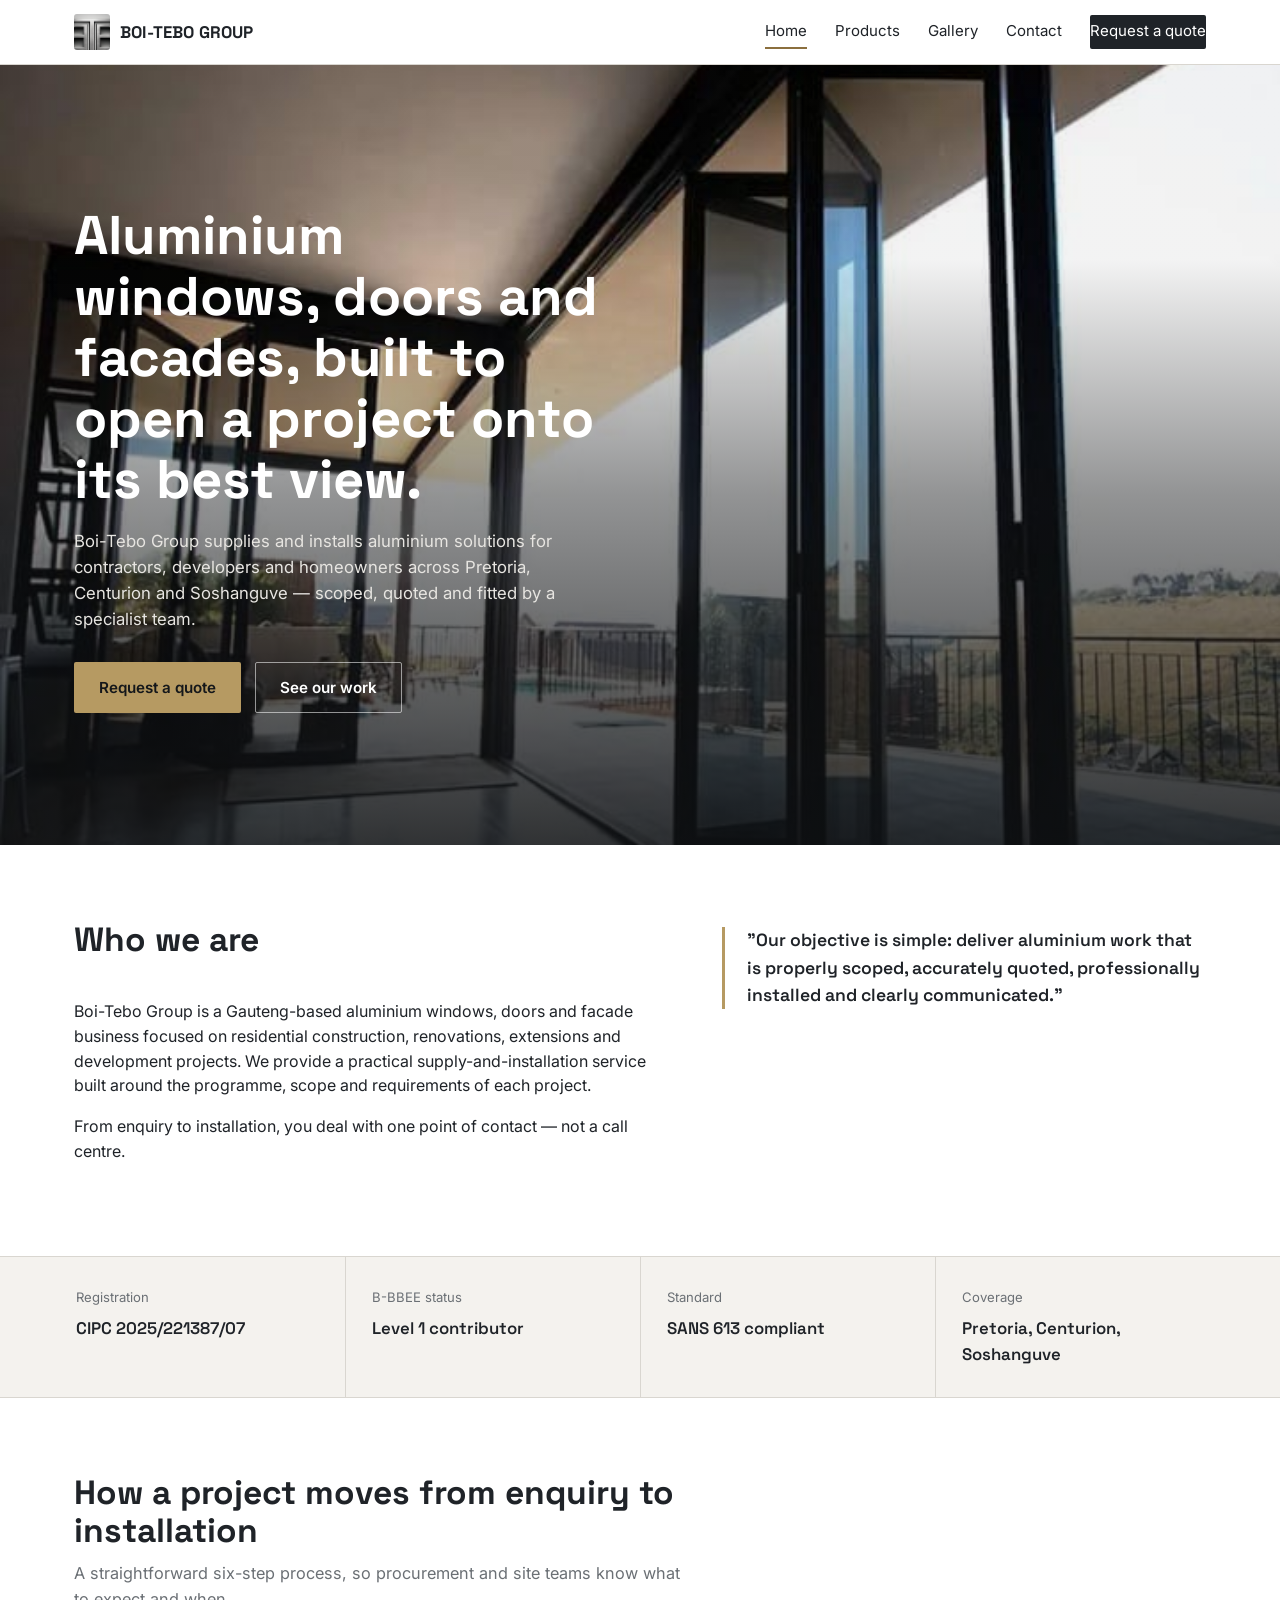
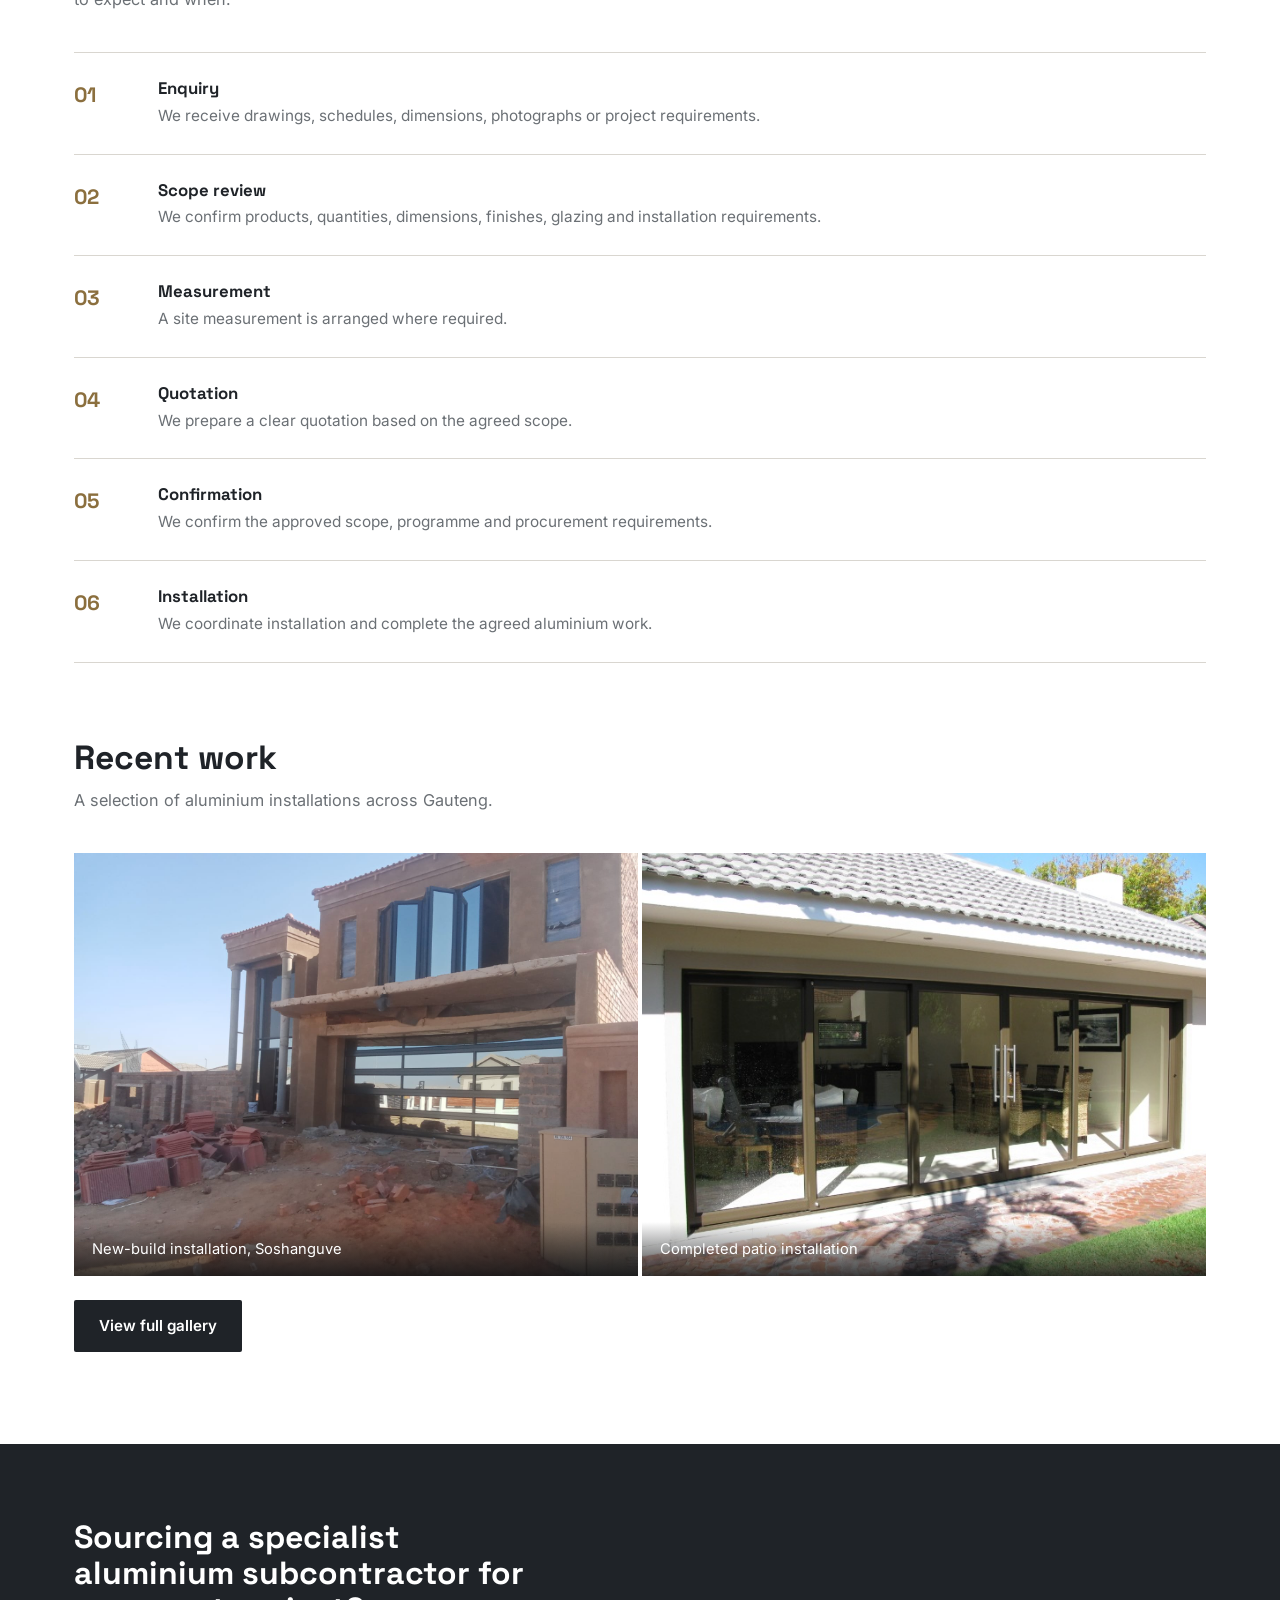
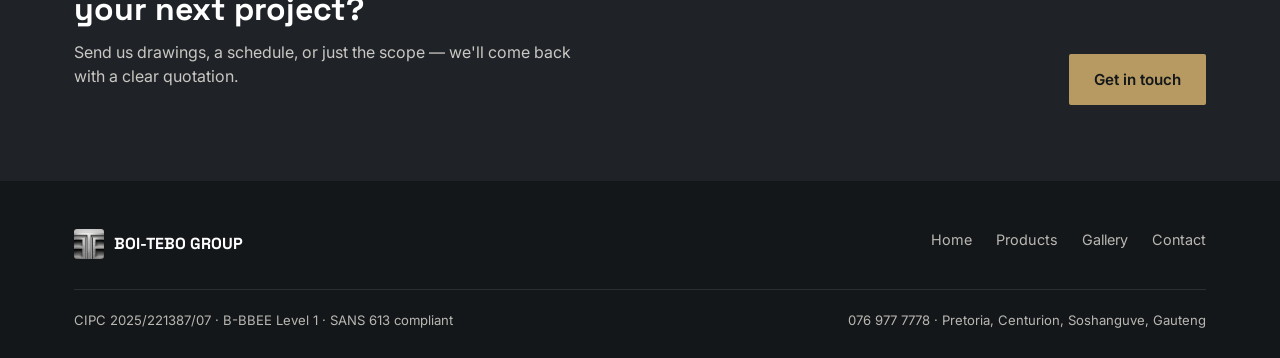
==== index.html @ d37eb4d8 "Add files via upload" ====
<!DOCTYPE html>
<html lang="en">
<head>
<meta charset="UTF-8">
<meta name="viewport" content="width=device-width, initial-scale=1.0">
<title>Boi-Tebo Group — Aluminium Windows, Doors &amp; Facades | Gauteng</title>
<meta name="description" content="Boi-Tebo Group supplies and installs aluminium windows, doors and facades for contractors, developers and procurement teams across Pretoria, Centurion and Soshanguve.">
<link rel="stylesheet" href="styles.css">
</head>
<body>

<header class="site-header">
  <nav class="nav">
    <a href="index.html" class="nav-brand">
      <img src="assets/logo-icon.png" alt="Boi-Tebo Group">
      <span>BOI-TEBO GROUP</span>
    </a>
    <button class="nav-toggle" onclick="document.querySelector('.nav-links').classList.toggle('open')" aria-label="Menu"><span></span></button>
    <div class="nav-links">
      <a href="index.html" class="active">Home</a>
      <a href="products.html">Products</a>
      <a href="gallery.html">Gallery</a>
      <a href="contact.html">Contact</a>
      <a href="contact.html" class="nav-cta">Request a quote</a>
    </div>
  </nav>
</header>

<section class="hero" style="background-image: url('assets/photo-bifold.jpg');">
  <div class="hero-inner">
    <h1>Aluminium windows, doors and facades, built to open a project onto its best view.</h1>
    <p class="lead">Boi-Tebo Group supplies and installs aluminium solutions for contractors, developers and homeowners across Pretoria, Centurion and Soshanguve — scoped, quoted and fitted by a specialist team.</p>
    <div class="hero-actions">
      <a href="contact.html" class="btn btn-gold">Request a quote</a>
      <a href="gallery.html" class="btn btn-outline">See our work</a>
    </div>
  </div>
</section>

<section>
  <div class="wrap intro-grid">
    <div>
      <div class="section-head">
        <h2>Who we are</h2>
      </div>
      <p>Boi-Tebo Group is a Gauteng-based aluminium windows, doors and facade business focused on residential construction, renovations, extensions and development projects. We provide a practical supply-and-installation service built around the programme, scope and requirements of each project.</p>
      <p>From enquiry to installation, you deal with one point of contact — not a call centre.</p>
    </div>
    <div>
      <p class="intro-quote">"Our objective is simple: deliver aluminium work that is properly scoped, accurately quoted, professionally installed and clearly communicated."</p>
    </div>
  </div>
</section>

<section class="facts" style="padding:0;">
  <div class="wrap" style="padding:0;">
    <div class="facts-row">
      <div>
        <div class="label">Registration</div>
        <div class="value">CIPC 2025/221387/07</div>
      </div>
      <div>
        <div class="label">B-BBEE status</div>
        <div class="value">Level 1 contributor</div>
      </div>
      <div>
        <div class="label">Standard</div>
        <div class="value">SANS 613 compliant</div>
      </div>
      <div>
        <div class="label">Coverage</div>
        <div class="value">Pretoria, Centurion, Soshanguve</div>
      </div>
    </div>
  </div>
</section>

<section>
  <div class="wrap">
    <div class="section-head">
      <h2>How a project moves from enquiry to installation</h2>
      <p>A straightforward six-step process, so procurement and site teams know what to expect and when.</p>
    </div>
    <div class="process-list">
      <div class="process-item"><div class="num"></div><div><h3>Enquiry</h3><p>We receive drawings, schedules, dimensions, photographs or project requirements.</p></div></div>
      <div class="process-item"><div class="num"></div><div><h3>Scope review</h3><p>We confirm products, quantities, dimensions, finishes, glazing and installation requirements.</p></div></div>
      <div class="process-item"><div class="num"></div><div><h3>Measurement</h3><p>A site measurement is arranged where required.</p></div></div>
      <div class="process-item"><div class="num"></div><div><h3>Quotation</h3><p>We prepare a clear quotation based on the agreed scope.</p></div></div>
      <div class="process-item"><div class="num"></div><div><h3>Confirmation</h3><p>We confirm the approved scope, programme and procurement requirements.</p></div></div>
      <div class="process-item"><div class="num"></div><div><h3>Installation</h3><p>We coordinate installation and complete the agreed aluminium work.</p></div></div>
    </div>
  </div>
</section>

<section style="padding-top:0;">
  <div class="wrap">
    <div class="section-head">
      <h2>Recent work</h2>
      <p>A selection of aluminium installations across Gauteng.</p>
    </div>
    <div class="gallery-grid">
      <div class="gallery-item">
        <img src="assets/photo-construction.jpg" alt="New-build aluminium installation, Soshanguve">
        <div class="gallery-cap">New-build installation, Soshanguve</div>
      </div>
      <div class="gallery-item">
        <img src="assets/photo-patio.jpg" alt="Completed patio sliding door installation">
        <div class="gallery-cap">Completed patio installation</div>
      </div>
    </div>
    <p style="margin-top:24px;"><a href="gallery.html" class="btn btn-dark">View full gallery</a></p>
  </div>
</section>

<section class="cta-band">
  <div class="wrap cta-band-inner">
    <div>
      <h2>Sourcing a specialist aluminium subcontractor for your next project?</h2>
      <p>Send us drawings, a schedule, or just the scope — we'll come back with a clear quotation.</p>
    </div>
    <a href="contact.html" class="btn btn-gold">Get in touch</a>
  </div>
</section>

<footer>
  <div class="wrap">
    <div class="footer-grid">
      <div class="footer-brand">
        <img src="assets/logo-icon.png" alt="Boi-Tebo Group">
        <span>BOI-TEBO GROUP</span>
      </div>
      <div class="footer-links">
        <a href="index.html">Home</a>
        <a href="products.html">Products</a>
        <a href="gallery.html">Gallery</a>
        <a href="contact.html">Contact</a>
      </div>
    </div>
    <div class="footer-fine">
      <span>CIPC 2025/221387/07 · B-BBEE Level 1 · SANS 613 compliant</span>
      <span>076 977 7778 · Pretoria, Centurion, Soshanguve, Gauteng</span>
    </div>
  </div>
</footer>

</body>
</html>
---- styles.css ----
@import url('https://fonts.googleapis.com/css2?family=Space+Grotesk:wght@500;600;700&family=Inter:wght@400;500;600&display=swap');

:root{
  --dark: #1F2328;
  --dark-2: #14171A;
  --gold: #B69A62;
  --gold-deep: #8B6F3E;
  --paper: #F4F2EE;
  --mid: #6B7075;
  --white: #FFFFFF;
  --line: #D9D6D0;
  --maxw: 1180px;
}

*{ box-sizing: border-box; }
html{ scroll-behavior: smooth; }
body{
  margin:0;
  background: var(--white);
  color: var(--dark);
  font-family: 'Inter', system-ui, sans-serif;
  font-size: 16px;
  line-height: 1.55;
  -webkit-font-smoothing: antialiased;
}
h1,h2,h3{
  font-family: 'Space Grotesk', system-ui, sans-serif;
  font-weight: 700;
  line-height: 1.12;
  margin: 0;
  color: var(--dark);
}
p{ margin: 0 0 1em; color: var(--dark); }
a{ color: inherit; text-decoration: none; }
img{ max-width: 100%; display:block; }

.wrap{ max-width: var(--maxw); margin: 0 auto; padding: 0 24px; }

/* ---- Header / Nav ---- */
.site-header{
  position: sticky; top:0; z-index: 50;
  background: var(--white);
  border-bottom: 1px solid var(--line);
}
.nav{
  display:flex; align-items:center; justify-content:space-between;
  padding: 14px 24px; max-width: var(--maxw); margin:0 auto;
}
.nav-brand{ display:flex; align-items:center; gap:10px; }
.nav-brand img{ height: 36px; width:36px; object-fit:cover; border-radius: 3px; }
.nav-brand span{ font-family:'Space Grotesk'; font-weight:700; font-size: 1.05rem; letter-spacing: 0.01em; }
.nav-links{ display:flex; gap: 28px; align-items:center; }
.nav-links a{
  font-size: 0.94rem; color: var(--dark); padding: 4px 0;
  border-bottom: 2px solid transparent;
}
.nav-links a.active, .nav-links a:hover{ border-bottom-color: var(--gold-deep); }
.nav-cta{
  background: var(--dark); color: var(--white) !important;
  padding: 9px 18px; border-radius: 2px; font-size: 0.9rem;
}
.nav-cta:hover{ background: var(--gold-deep); border-bottom-color: transparent !important; }
.nav-toggle{ display:none; }

@media (max-width: 760px){
  .nav-links{
    position: fixed; inset: 62px 0 0 0; background: var(--white);
    flex-direction: column; align-items:flex-start; gap:0;
    padding: 8px 24px 24px; border-top: 1px solid var(--line);
    display:none;
  }
  .nav-links.open{ display:flex; }
  .nav-links a{ width:100%; padding: 14px 0; border-bottom: 1px solid var(--line); }
  .nav-links a.active, .nav-links a:hover{ border-bottom-color: var(--line); color: var(--gold-deep); }
  .nav-cta{ margin-top: 10px; width:100%; text-align:center; }
  .nav-toggle{
    display:block; background:none; border:none; cursor:pointer;
    width: 30px; height: 22px; position:relative;
  }
  .nav-toggle span, .nav-toggle span::before, .nav-toggle span::after{
    content:""; position:absolute; left:0; width:100%; height:2px; background: var(--dark);
  }
  .nav-toggle span{ top:10px; }
  .nav-toggle span::before{ top:-8px; }
  .nav-toggle span::after{ top:8px; }
}

/* ---- Hero ---- */
.hero{
  position: relative; min-height: 78vh;
  display:flex; align-items:flex-end;
  background-size: cover; background-position: center;
  color: var(--white);
}
.hero::after{
  content:""; position:absolute; inset:0;
  background: linear-gradient(0deg, rgba(15,17,19,0.86) 0%, rgba(15,17,19,0.45) 45%, rgba(15,17,19,0.05) 75%);
}
.hero-inner{ position:relative; z-index:2; padding: 64px 24px 56px; max-width: var(--maxw); margin:0 auto; width:100%; }
.hero h1{ font-size: clamp(2rem, 5vw, 3.4rem); max-width: 15ch; color: var(--white); }
.hero p.lead{ color: #E7E5E1; max-width: 46ch; margin-top: 18px; font-size: 1.05rem; }
.hero-actions{ display:flex; gap:14px; margin-top: 30px; flex-wrap:wrap; }

.btn{
  display:inline-block; padding: 13px 24px; font-size: 0.95rem; font-weight:600;
  border-radius: 2px; border: 1px solid transparent;
}
.btn-gold{ background: var(--gold); color: var(--dark-2); }
.btn-gold:hover{ background: var(--gold-deep); color: var(--white); }
.btn-outline{ border-color: rgba(255,255,255,0.55); color: var(--white); }
.btn-outline:hover{ background: rgba(255,255,255,0.12); }
.btn-dark{ background: var(--dark); color: var(--white); }
.btn-dark:hover{ background: var(--gold-deep); }

/* ---- Sections ---- */
section{ padding: 76px 0; }
.section-head{ max-width: 62ch; margin-bottom: 40px; }
.section-head h2{ font-size: clamp(1.5rem, 3vw, 2.1rem); }
.section-head p{ color: var(--mid); margin-top: 12px; font-size: 1.02rem; }

.intro-grid{ display:grid; grid-template-columns: 1.1fr 0.9fr; gap: 56px; align-items:start; }
@media (max-width: 820px){ .intro-grid{ grid-template-columns: 1fr; } }
.intro-quote{
  border-left: 3px solid var(--gold); padding-left: 22px; margin-top: 6px;
  font-family:'Space Grotesk'; font-weight:600; font-size: 1.1rem; color: var(--dark);
}

/* Facts strip (mullion-style dividers, no cards) */
.facts{
  background: var(--paper); border-top: 1px solid var(--line); border-bottom: 1px solid var(--line);
}
.facts-row{
  display:grid; grid-template-columns: repeat(4, 1fr);
}
.facts-row > div{
  padding: 30px 26px; border-left: 1px solid var(--line);
}
.facts-row > div:first-child{ border-left:none; }
.facts-row .label{ font-size: 0.82rem; color: var(--mid); margin-bottom:8px; }
.facts-row .value{ font-family:'Space Grotesk'; font-weight:600; font-size: 1.05rem; }
@media (max-width: 760px){
  .facts-row{ grid-template-columns: 1fr 1fr; }
  .facts-row > div:nth-child(3){ border-left:none; }
  .facts-row > div{ border-top: 1px solid var(--line); }
  .facts-row > div:first-child, .facts-row > div:nth-child(2){ border-top:none; }
}

/* Process (legitimate sequence -> numbered) */
.process-list{ counter-reset: step; border-top: 1px solid var(--line); }
.process-item{
  display:grid; grid-template-columns: 64px 1fr; gap: 20px;
  padding: 26px 0; border-bottom: 1px solid var(--line);
}
.process-item .num{
  counter-increment: step; font-family:'Space Grotesk'; font-weight:700;
  color: var(--gold-deep); font-size: 1.3rem;
}
.process-item .num::before{ content: counter(step, decimal-leading-zero); }
.process-item h3{ font-size: 1.05rem; margin-bottom: 6px; }
.process-item p{ color: var(--mid); margin:0; font-size: 0.96rem; }

/* Products list (editorial rows, not shadowed cards) */
.product-list{ border-top: 1px solid var(--line); }
.product-row{
  display:grid; grid-template-columns: 1fr 1.6fr; gap: 24px;
  padding: 30px 0; border-bottom: 1px solid var(--line); align-items:baseline;
}
.product-row h3{ font-size: 1.2rem; display:flex; align-items:center; gap:12px; }
.product-row h3::before{ content:""; width:18px; height:3px; background: var(--gold); display:inline-block; }
.product-row p{ color: var(--mid); margin:0; }
@media (max-width: 700px){
  .product-row{ grid-template-columns: 1fr; }
}

/* Gallery grid */
.gallery-grid{ display:grid; grid-template-columns: repeat(2, 1fr); gap: 4px; }
.gallery-item{ position:relative; overflow:hidden; aspect-ratio: 4/3; background: var(--dark); }
.gallery-item img{ width:100%; height:100%; object-fit:cover; transition: transform .5s ease; }
.gallery-item:hover img{ transform: scale(1.04); }
.gallery-cap{
  position:absolute; left:0; right:0; bottom:0; padding: 16px 18px;
  background: linear-gradient(0deg, rgba(15,17,19,0.82), transparent);
  color: var(--white); font-size: 0.92rem;
}
@media (max-width: 700px){ .gallery-grid{ grid-template-columns: 1fr; } }

/* Contact */
.contact-grid{ display:grid; grid-template-columns: 1fr 1fr; gap: 56px; }
@media (max-width: 820px){ .contact-grid{ grid-template-columns: 1fr; } }
.contact-block{ border-top: 1px solid var(--line); padding-top: 20px; margin-top:20px; }
.contact-block .label{ font-size: 0.82rem; color: var(--mid); margin-bottom:6px; }
.contact-block .value{ font-family:'Space Grotesk'; font-weight:600; font-size: 1.15rem; }
.contact-block .value a:hover{ color: var(--gold-deep); }

/* CTA band */
.cta-band{
  background: var(--dark); color: var(--white); text-align:left;
}
.cta-band h2{ color: var(--white); font-size: clamp(1.4rem, 3vw, 2rem); max-width: 22ch; }
.cta-band p{ color: #C9C7C2; max-width: 50ch; margin-top: 12px; }
.cta-band-inner{ display:flex; justify-content:space-between; align-items:flex-end; flex-wrap:wrap; gap: 24px; }

/* Footer */
footer{ background: var(--dark-2); color: #B9B7B2; padding: 48px 0 28px; }
.footer-grid{ display:flex; justify-content:space-between; gap: 30px; flex-wrap:wrap; }
.footer-brand{ display:flex; align-items:center; gap:10px; }
.footer-brand img{ height: 30px; width:30px; object-fit:cover; border-radius: 3px; }
.footer-brand span{ color: var(--white); font-family:'Space Grotesk'; font-weight:700; }
.footer-links{ display:flex; gap: 24px; flex-wrap:wrap; font-size: 0.9rem; }
.footer-fine{ margin-top: 30px; padding-top: 20px; border-top: 1px solid #2B2F33; font-size: 0.82rem; display:flex; justify-content:space-between; flex-wrap:wrap; gap:10px; }
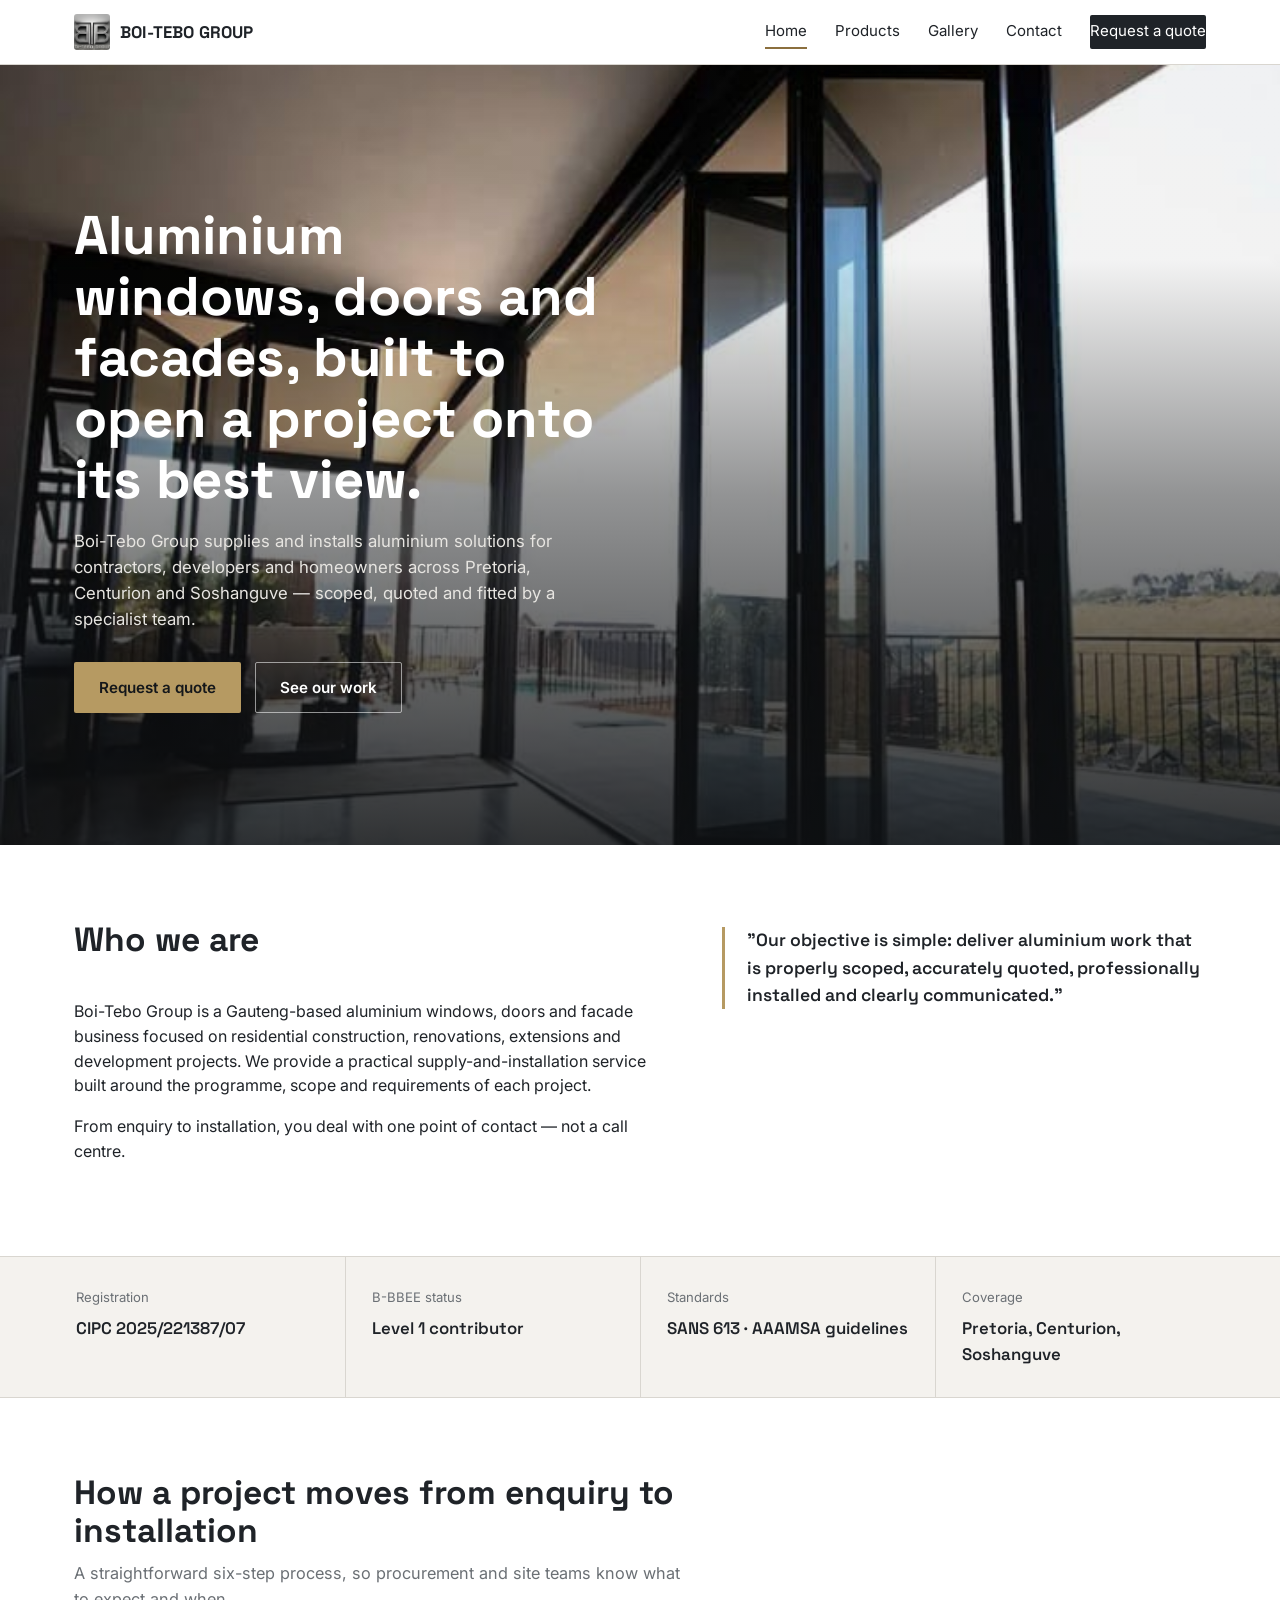
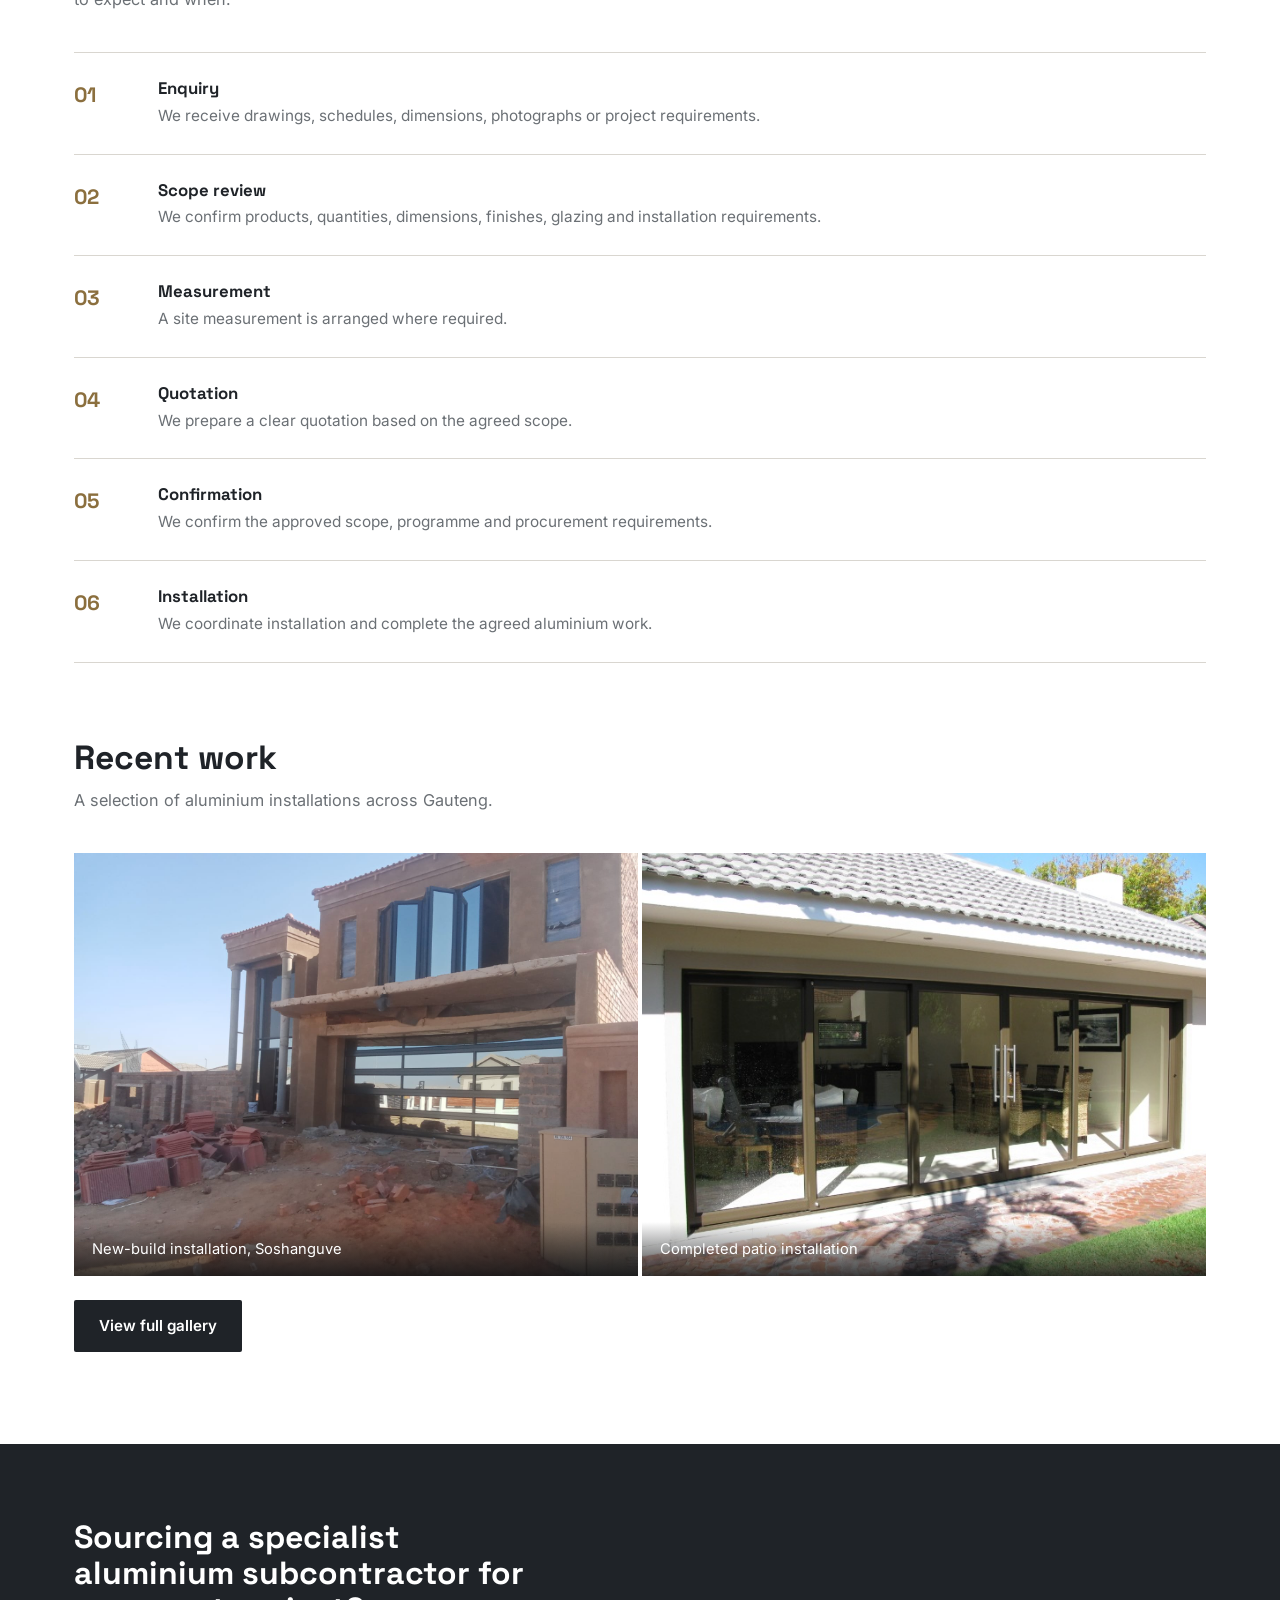
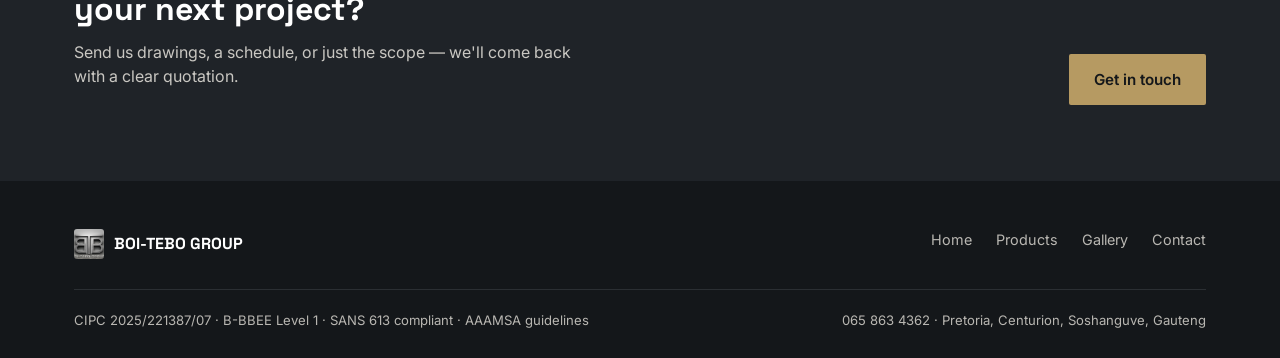
==== commit ffdd4cc0: "Add files via upload" ====
--- a/index.html
+++ b/index.html
@@ -64,8 +64,8 @@
         <div class="value">Level 1 contributor</div>
       </div>
       <div>
-        <div class="label">Standard</div>
-        <div class="value">SANS 613 compliant</div>
+        <div class="label">Standards</div>
+        <div class="value">SANS 613 · AAAMSA guidelines</div>
       </div>
       <div>
         <div class="label">Coverage</div>
@@ -137,8 +137,8 @@
       </div>
     </div>
     <div class="footer-fine">
-      <span>CIPC 2025/221387/07 · B-BBEE Level 1 · SANS 613 compliant</span>
-      <span>076 977 7778 · Pretoria, Centurion, Soshanguve, Gauteng</span>
+      <span>CIPC 2025/221387/07 · B-BBEE Level 1 · SANS 613 compliant · AAAMSA guidelines</span>
+      <span>065 863 4362 · Pretoria, Centurion, Soshanguve, Gauteng</span>
     </div>
   </div>
 </footer>
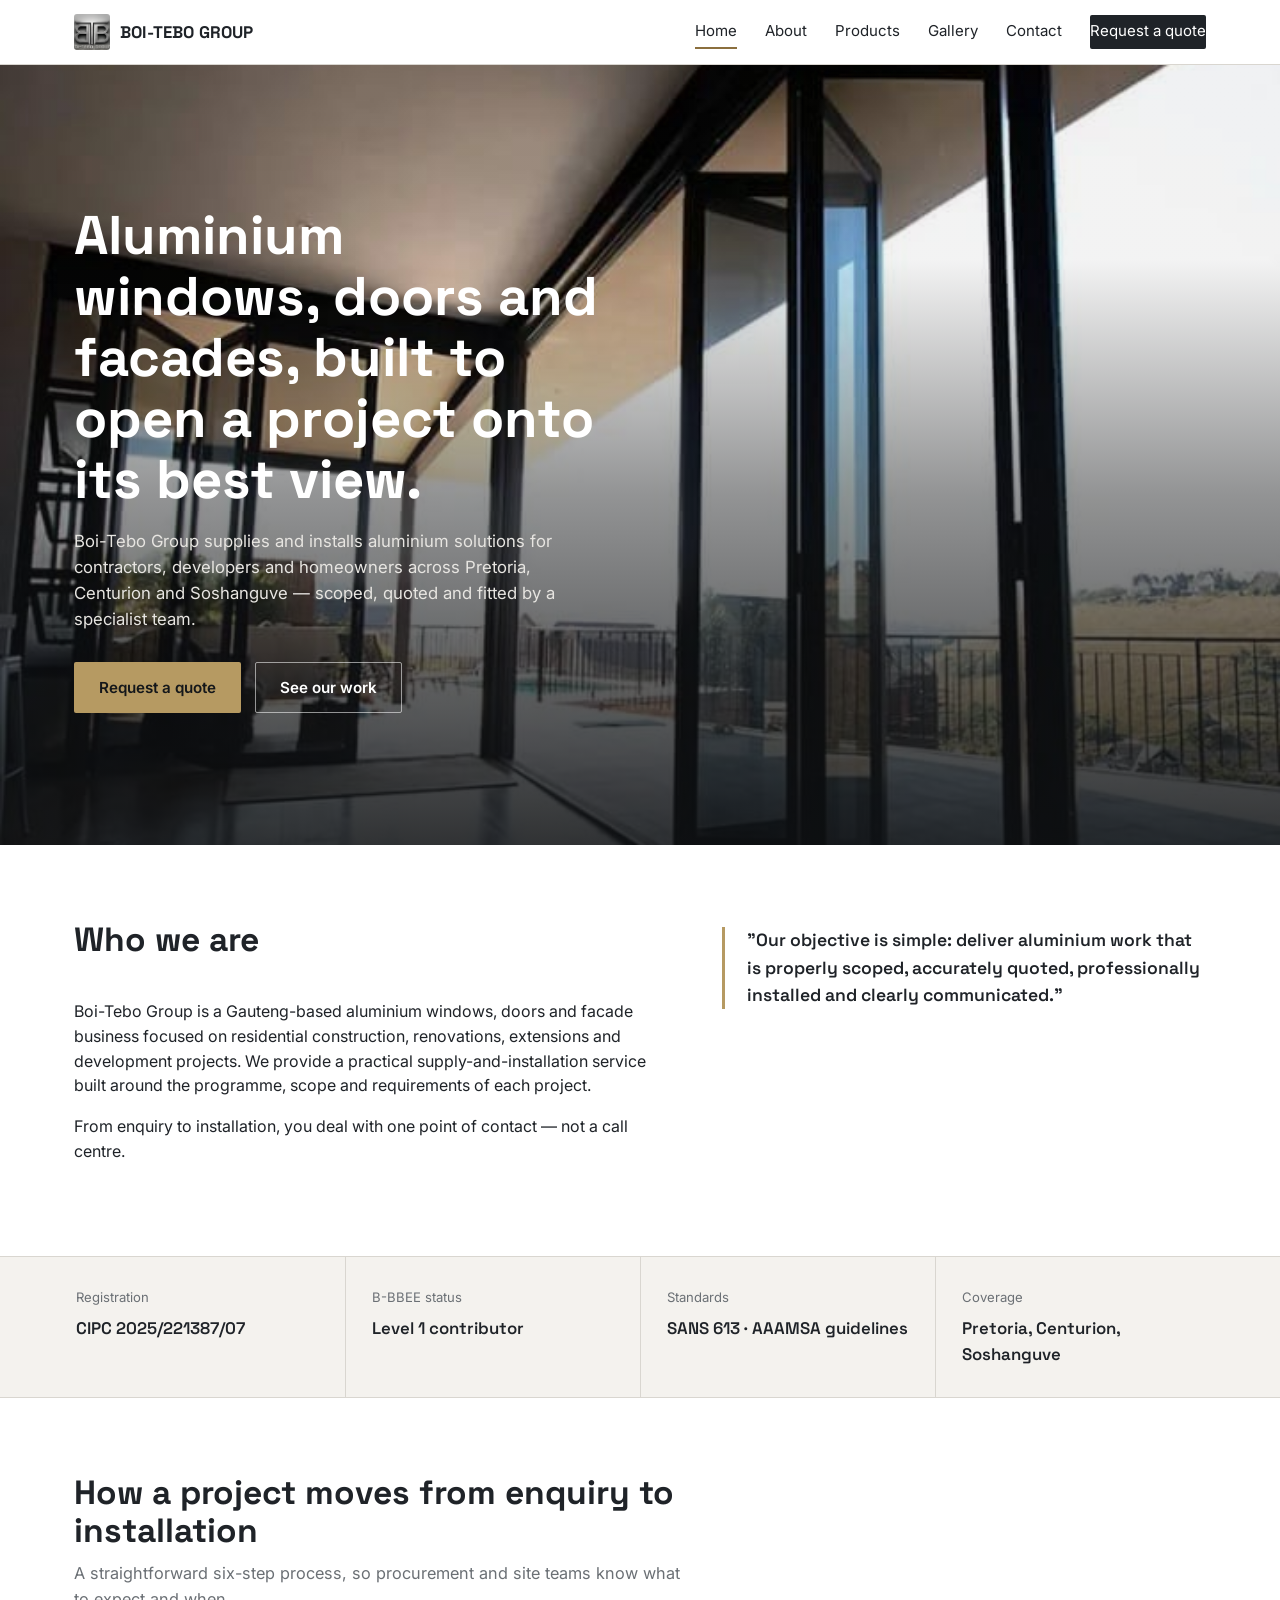
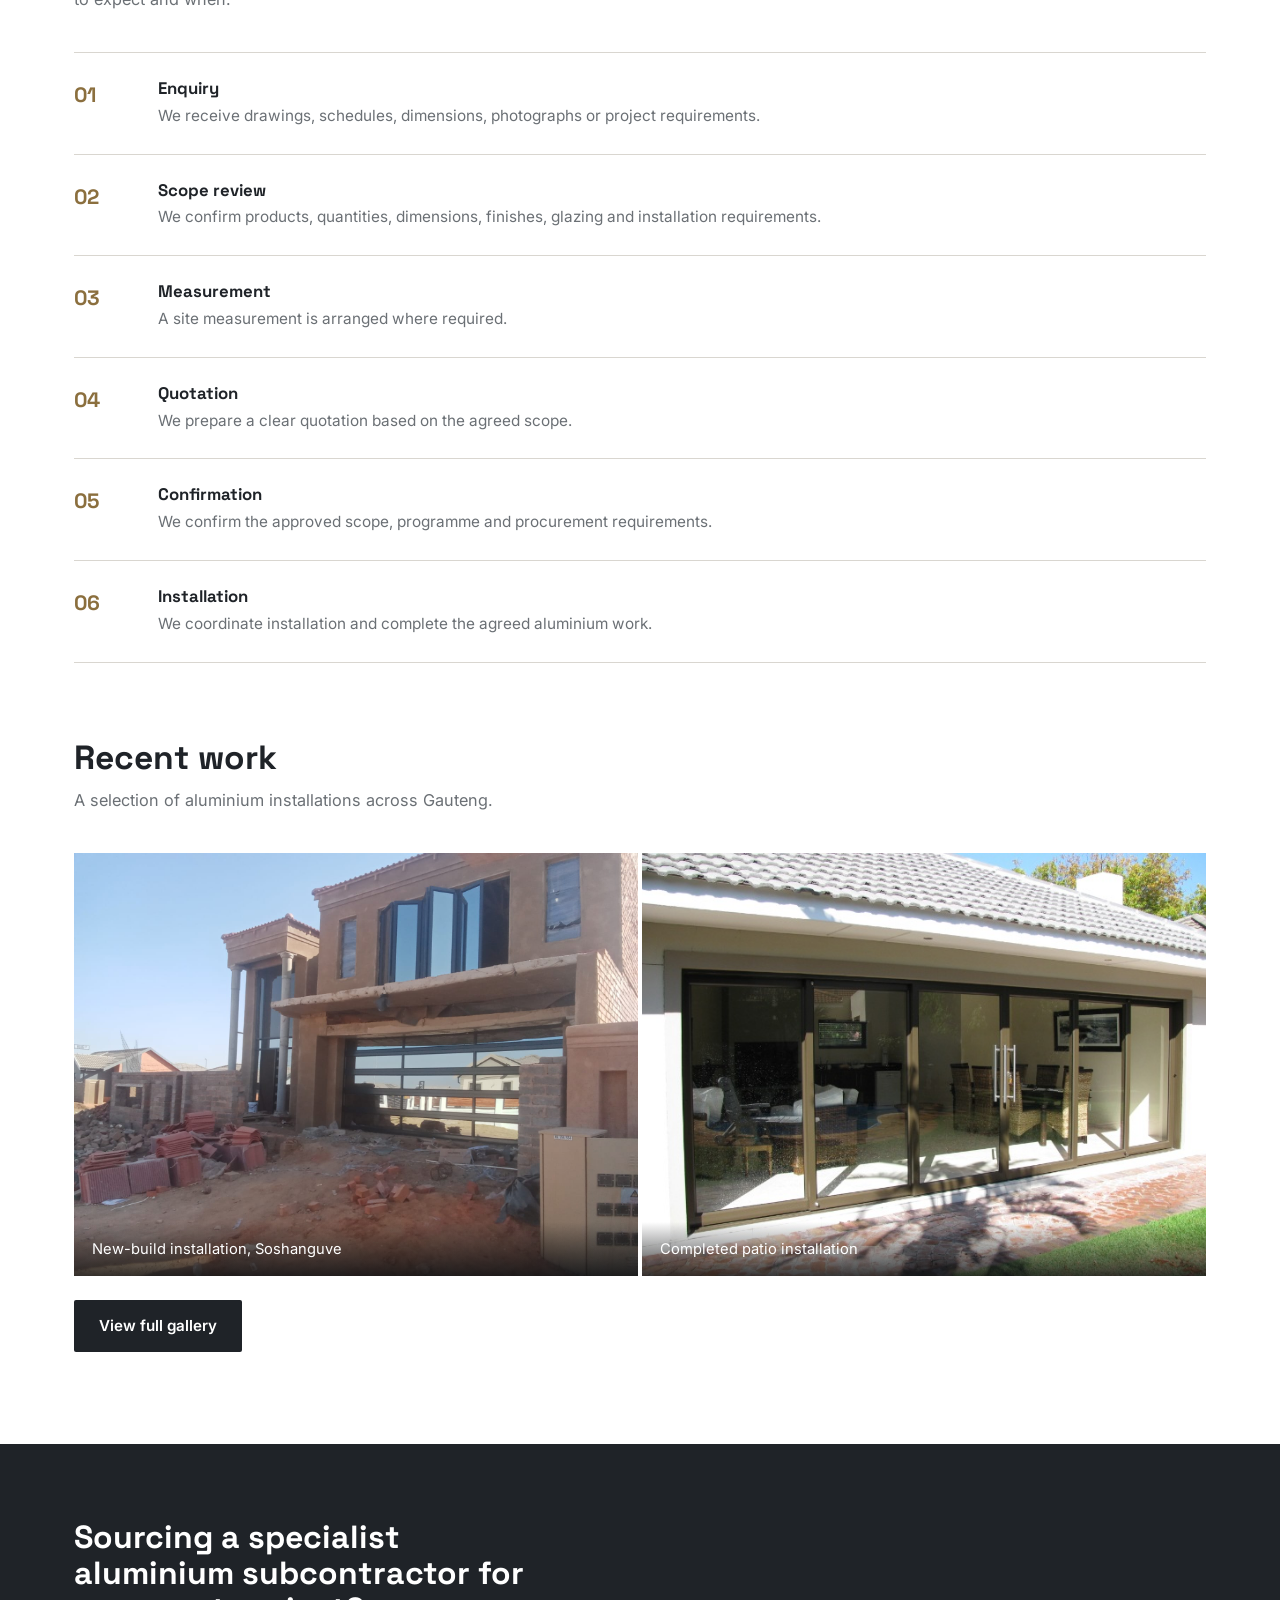
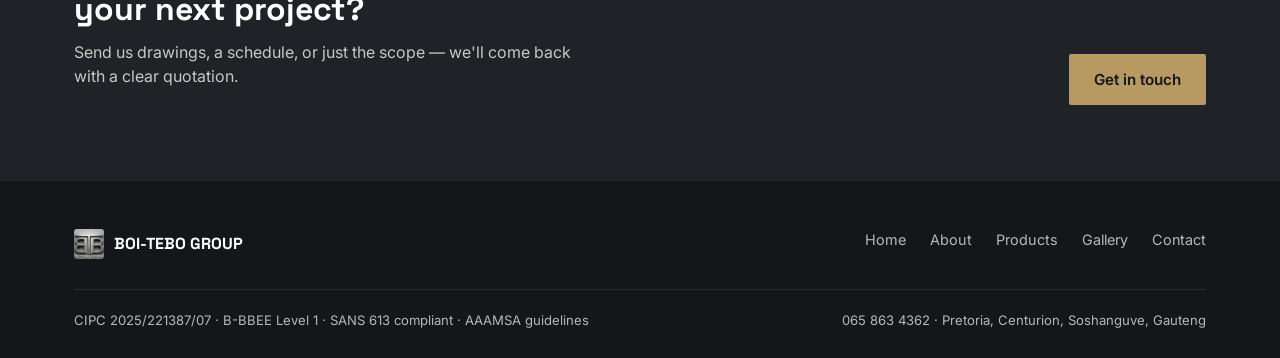
==== commit 6d029a67: "Add files via upload" ====
--- a/index.html
+++ b/index.html
@@ -18,6 +18,7 @@
     <button class="nav-toggle" onclick="document.querySelector('.nav-links').classList.toggle('open')" aria-label="Menu"><span></span></button>
     <div class="nav-links">
       <a href="index.html" class="active">Home</a>
+      <a href="about.html">About</a>
       <a href="products.html">Products</a>
       <a href="gallery.html">Gallery</a>
       <a href="contact.html">Contact</a>
@@ -131,6 +132,7 @@
       </div>
       <div class="footer-links">
         <a href="index.html">Home</a>
+        <a href="about.html">About</a>
         <a href="products.html">Products</a>
         <a href="gallery.html">Gallery</a>
         <a href="contact.html">Contact</a>
--- a/styles.css
+++ b/styles.css
@@ -184,6 +184,45 @@
 }
 @media (max-width: 700px){ .gallery-grid{ grid-template-columns: 1fr; } }
 
+/* ---- Product detail blocks ---- */
+.product-block{ padding: 56px 0; border-bottom: 1px solid var(--line); }
+.product-block:last-child{ border-bottom:none; }
+.product-head{ display:grid; grid-template-columns: 1fr 1.4fr; gap: 40px; align-items:start; margin-bottom: 28px; }
+@media (max-width: 820px){ .product-head{ grid-template-columns: 1fr; } }
+.product-head h3{ font-size: 1.6rem; }
+.product-tagline{ color: var(--gold-deep); font-weight:600; font-size:0.95rem; margin-top:6px; }
+.product-desc{ color: var(--mid); margin-top:10px; }
+
+.feature-list{ list-style:none; margin:0; padding:0; display:grid; grid-template-columns: 1fr 1fr; gap: 10px 20px; }
+@media (max-width: 500px){ .feature-list{ grid-template-columns: 1fr; } }
+.feature-list li{ display:flex; align-items:flex-start; gap:10px; font-size:0.92rem; color: var(--dark); }
+.feature-list svg{ flex-shrink:0; margin-top:2px; }
+
+.product-photo{ border-radius:2px; overflow:hidden; }
+.product-photo img{ width:100%; height:100%; object-fit:cover; }
+.photo-pending{
+  display:flex; align-items:center; justify-content:center; text-align:left;
+  background: var(--paper); border: 1px dashed var(--line); border-radius:2px;
+  min-height: 220px; padding: 30px; color: var(--mid); font-size:0.92rem; line-height:1.6;
+}
+.photo-pending a{ color: var(--gold-deep); font-weight:600; }
+
+.subhead{ font-size: 0.78rem; text-transform:uppercase; letter-spacing:0.06em; color: var(--mid); margin: 26px 0 12px; border-top:1px solid var(--line); padding-top:20px; }
+
+.config-row{ display:flex; flex-wrap:wrap; gap: 26px; }
+.config-item{ text-align:center; width: 92px; }
+.config-item svg{ display:block; margin:0 auto 8px; }
+.config-item span{ font-size: 0.76rem; color: var(--mid); line-height:1.3; display:block; }
+
+.swatch-row{ display:flex; flex-wrap:wrap; gap: 18px; }
+.swatch-item{ text-align:center; width: 76px; }
+.swatch-item .chip{ width:56px; height:38px; border-radius:2px; margin:0 auto 6px; border:1px solid var(--line); }
+.swatch-item span{ font-size: 0.72rem; color: var(--mid); }
+.glass-item .chip{
+  width:44px; height:44px; border-radius:2px; margin:0 auto 6px;
+  border:1px solid var(--line); background: repeating-linear-gradient(115deg, #eef1f2, #eef1f2 4px, #dfe4e6 4px, #dfe4e6 5px);
+}
+
 /* Contact */
 .contact-grid{ display:grid; grid-template-columns: 1fr 1fr; gap: 56px; }
 @media (max-width: 820px){ .contact-grid{ grid-template-columns: 1fr; } }
@@ -191,6 +230,17 @@
 .contact-block .label{ font-size: 0.82rem; color: var(--mid); margin-bottom:6px; }
 .contact-block .value{ font-family:'Space Grotesk'; font-weight:600; font-size: 1.15rem; }
 .contact-block .value a:hover{ color: var(--gold-deep); }
+
+/* Mission / Vision two-up block */
+.mv-grid{ display:grid; grid-template-columns:1fr 1fr; gap:0; }
+.mv-col{ padding: 0 32px; }
+.mv-col:first-child{ padding-left:0; border-right:1px solid var(--line); }
+.mv-col:last-child{ padding-right:0; }
+@media (max-width: 820px){
+  .mv-grid{ grid-template-columns: 1fr; }
+  .mv-col{ padding: 0; }
+  .mv-col:first-child{ border-right:none; border-bottom:1px solid var(--line); padding-bottom:24px; margin-bottom:24px; }
+}
 
 /* CTA band */
 .cta-band{
